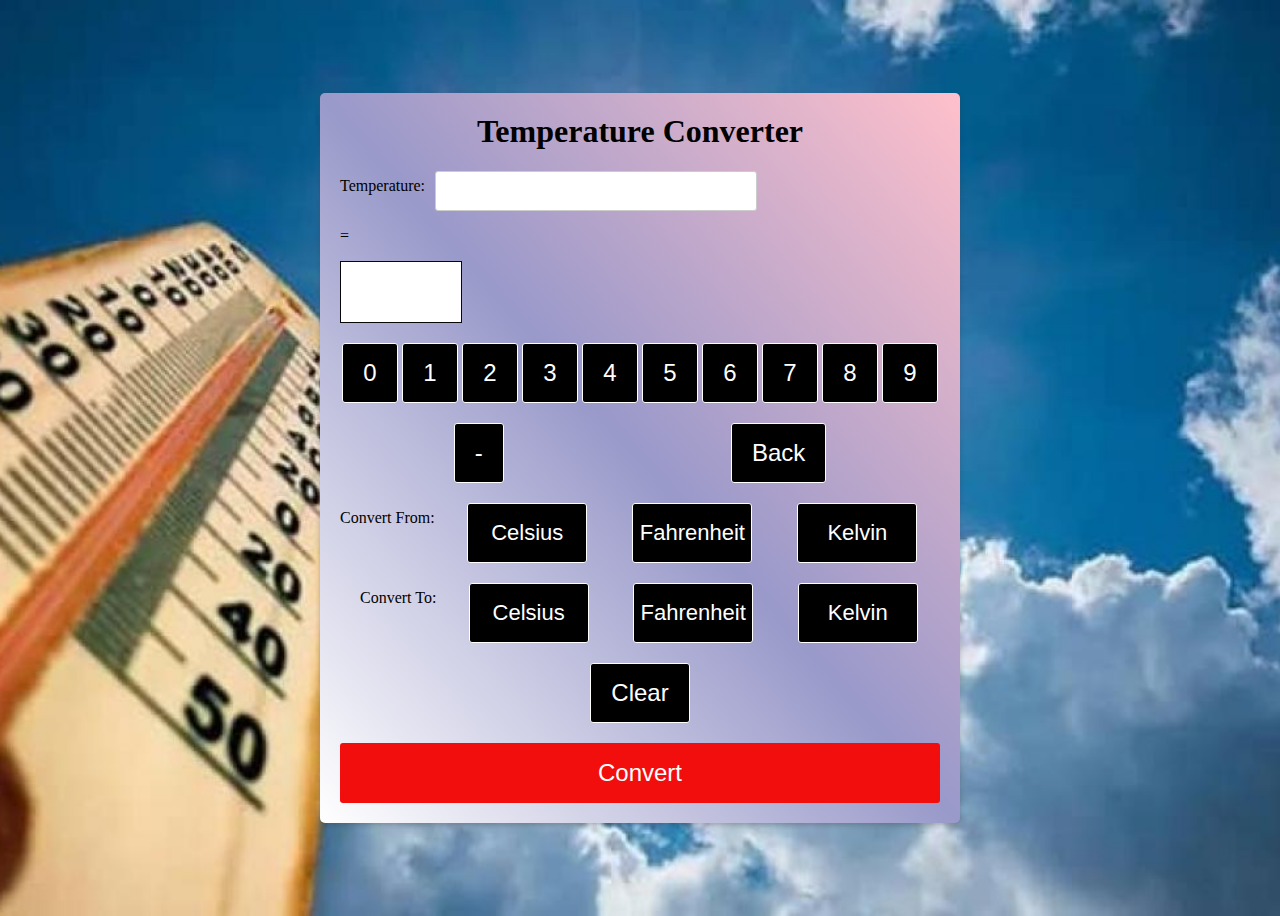
==== Task 3 -TemperatureConverter/TempConcerter.html @ 0486d2f5 ""Task 3-Temperature converter"" ====
<!DOCTYPE html>
<html>
  <head>
    <script src="https://code.jquery.com/jquery-3.6.0.min.js"></script>
    <link href="Cal.css" rel="stylesheet">
    <meta charset="UTF-8">
    <title>Temperature Converter</title>
    
  </head>
  <body>
    <div class="container">
      <h1>Temperature Converter</h1>
      <form id="converter">
        <div class="input-container">
          <label for="temp">Temperature:</label>
          <input type="number" id="temp" name="temp" required>
        </div><p>=</p>
       
        <div id="result"></div>

        <div class="button-container">
          <button type="button" class="num-button">0</button>
          <button type="button" class="num-button">1</button>
          <button type="button" class="num-button">2</button>
          <button type="button" class="num-button">3</button>
          <button type="button" class="num-button">4</button>
          <button type="button" class="num-button">5</button>
          <button type="button" class="num-button">6</button>
          <button type="button" class="num-button">7</button>
          <button type="button" class="num-button">8</button>
          <button type="button" class="num-button">9</button>
          <button type="button" class="num-button">-</button>
          <button type="button" class="num-button">Back</button>
        </div>

        <div class="convert-from-container">
          <label>Convert From:</label>
          <button type="button" class="unit-button">Celsius</button>
          <button type="button" class="unit-button">Fahrenheit</button>
          <button type="button" class="unit-button">Kelvin</button>
        </div>
        
        <div class="convert-to-container">
          <label>Convert To:</label>
          <button type="button" class="unit-button">Celsius</button>
          <button type="button" class="unit-button">Fahrenheit</button>
          <button type="button" class="unit-button">Kelvin</button>
        </div>
          
          <button type="button" class="clear-button">Clear</button>
        
        <button type="submit" class="convert-button">Convert</button>
      </form>
    </div>
    
    <script src="cal.js"></script>
  </body>
</html>
<style>

</style>
---- Task 3 -TemperatureConverter/Cal.css ----
body {
    display: flex;
    justify-content: center;
    align-items: center;
    height: 100vh;
    background-image: url("pics/d.jpg");
    background-size: cover;
    background-position: center;
  
  }
  
  .container {
    max-width: 600px;
    margin: 0 auto;
    padding: 20px;
    background-color: #fff;
    border-radius: 5px;
    box-shadow: 0 2px 5px rgba(63, 56, 56, 0.3);
    background-image: linear-gradient(to bottom left, pink,rgb(153, 153, 202), white);
  }
      
      h1 {
        text-align: center;
        margin-top: 0;
      }
      
      label {
        display: block;
        margin-bottom: 10px;
      }
      
      input[type="number"] {
        width: 50%;
        padding: 10px;
        border: 1px solid #ccc;
        border-radius: 3px;
        font-size: 16px;
      }

      .input-container {
        display: flex;
        align-items: center;
      }
      
      .input-container input[type="number"],
      .input-container p {
        margin: 0 10px;
      }
      
      #result {
        width: 100px;
        height: 40px;
        background-color: #fff;
        border: 1px solid rgb(8, 8, 8);
        padding: 10px;
        text-align: center;
        font-size: 18px;
      }
      
      select {
        width: 100%;
        padding: 10px;
        border: 1px solid #ccc;
        border-radius: 3px;
        font-size: 16px;
      }
      
      button {
        display: block;
        margin: 20px auto 0;
        padding: 10px 20px;
        background-color: #000000;
        color: #fff;
        border: none;
        border-radius: 3px;
        font-size: 16px;
        cursor: pointer;
      }
   
      

      .button-container {
          display: flex;
          flex-wrap: wrap;
        }
      
        .unit-button {
          display: flex;
          align-items: center;
          justify-content: center;
          width: 120px;
          height: 60px;
          font-size: 24px;
          border: 1px solid #fff;
          background-color: rgb(7, 7, 7);
          cursor: pointer;
        }
      
        .unit-button:hover {
          background-color: #2ecc71;
        }
      
        .unit-button:active {
          background-color: #2ecc71;
        }
      
        .num-button,
        .unit-button,
        .clear-button {
          height: 60px;
          font-size: 24px;
          border: 1px solid rgb(255, 255, 255);
          background-color: rgb(0, 0, 0);
        }
      
        .convert-from-container,
        .convert-to-container {
          display: flex;
          flex-wrap: wrap;
          align-items: center;
          justify-content: center;
      
        }
      
       .convert-to-container {padding-left: 20px;}
      
      
      .num-button:hover,
      .clear-button:hover {
        background-color: #ffffff;
        border: 1px solid rgb(0, 0, 0);
        color: black;
        filter: blur(80%);
      }
      
   
      .clear-button:hover,
      .clear-button:active {
        background-color: rgb(247, 203, 11);
      }
      
      .convert-button:hover
      {
        background-color: #8b162f;
        color: #000000;
      }

      .convert-from-container .unit-button.active,
      .convert-to-container .unit-button.active {
      background-color: #1bc031;
      color: #000000;
}
      
      .convert-button {
        display: block;
        width: 100%;
        height: 60px;
        font-size: 24px;
        background-color:rgb(243, 14, 14);
        color: #fff;
        border:1px;
      }
      
      .convert-from-container,
      .convert-to-container {
        display: flex;
        align-items: center
      ;
      }
      
      .convert-from-container label,
      .convert-to-container label {
      margin-right: 10px;
      }
      
      .convert-from-container button,
      .convert-to-container button {
      height: 60px;
      font-size: 22px;
      background-color: rgb(0, 0, 0);
      border: 1px solid #ffffff;
      color: #ffffff;
      cursor: pointer;
      
      }
      
      .convert-from-container button:hover,
      .convert-to-container button:hover {
      background-color:  #ffffff;
      border: 1px solid rgb(0, 0, 0);
      color: black;
      }
      
      .convert-from-container button:active,
      .convert-to-container button:active {
      background-color:  #2ecc71;
      }
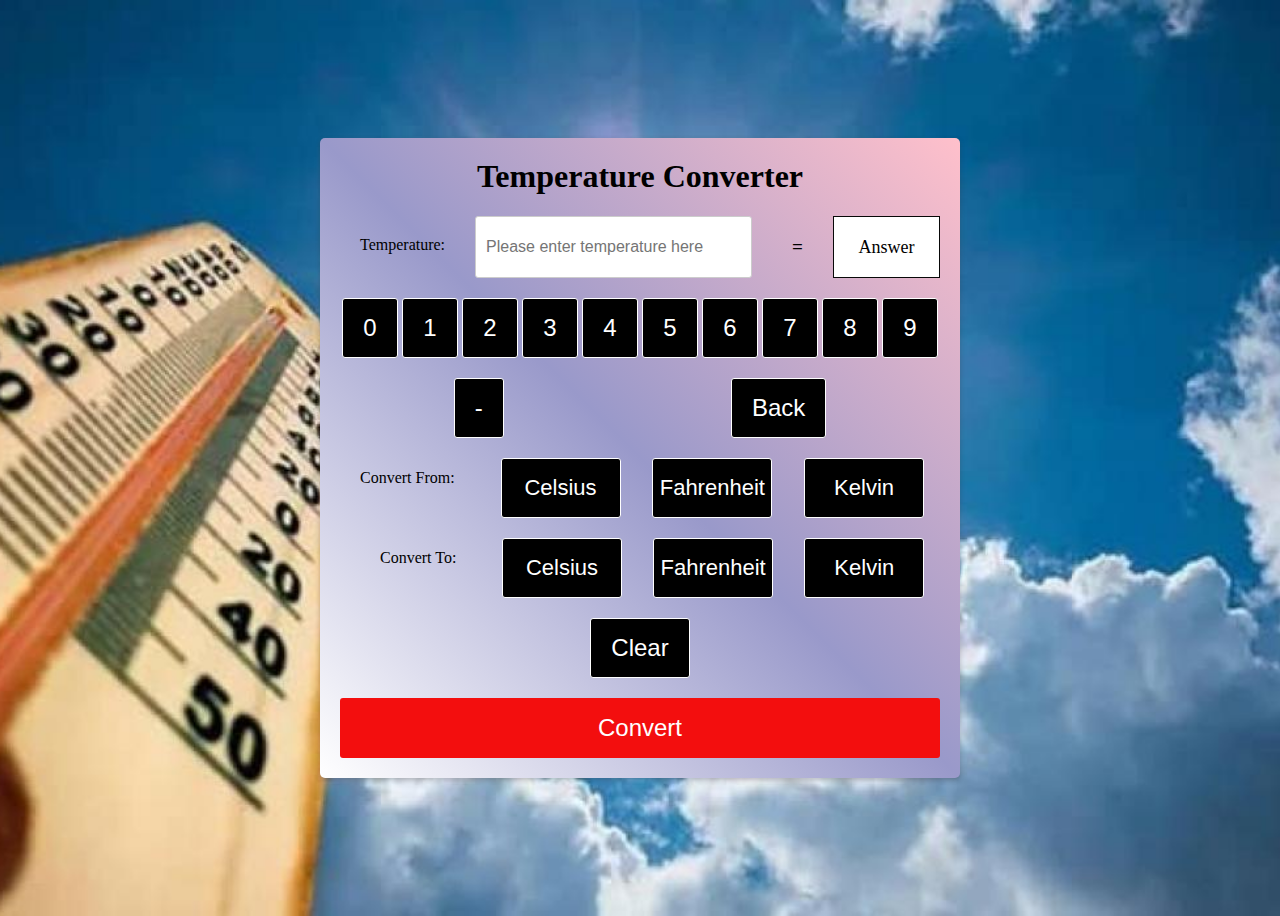
==== commit 277b22c4: "Convert buttons functionality and alignment" ====
--- a/Task 3 -TemperatureConverter/TempConcerter.html
+++ b/Task 3 -TemperatureConverter/TempConcerter.html
@@ -13,10 +13,11 @@
       <form id="converter">
         <div class="input-container">
           <label for="temp">Temperature:</label>
-          <input type="number" id="temp" name="temp" required>
-        </div><p>=</p>
+          <input type="number" id="temp" name="temp" placeholder="Please enter temperature here" required>
+          <p>=</p>
        
-        <div id="result"></div>
+          <div id="result">Answer</div>
+        </div>
 
         <div class="button-container">
           <button type="button" class="num-button">0</button>
@@ -52,6 +53,13 @@
         <button type="submit" class="convert-button">Convert</button>
       </form>
     </div>
+
+    <div id="popup">
+      <div id="popup-content">
+        <span class="close">&times;</span>
+        <p>Please select both 'from' and 'to' temperature units before converting.</p>
+      </div>
+    </div>
     
     <script src="cal.js"></script>
   </body>
--- a/Task 3 -TemperatureConverter/Cal.css
+++ b/Task 3 -TemperatureConverter/Cal.css
@@ -19,37 +19,42 @@
     background-image: linear-gradient(to bottom left, pink,rgb(153, 153, 202), white);
   }
       
-      h1 {
-        text-align: center;
-        margin-top: 0;
-      }
-      
-      label {
-        display: block;
-        margin-bottom: 10px;
-      }
-      
-      input[type="number"] {
+  h1 {
+      text-align: center;
+       margin-top: 0;
+    }
+      
+  label {
+      display: block;
+      padding: 20px
+    }
+      
+      .input-container {
+        display: flex;
+        justify-content: center;
+      }
+      
+      .input-container input[type="number"] {
+        margin: 0 10px;
         width: 50%;
         padding: 10px;
         border: 1px solid #ccc;
         border-radius: 3px;
         font-size: 16px;
       }
-
-      .input-container {
+      
+      .input-container p {
+        margin: 0 10px;
+        padding: 20px;
+        font-size: larger;
+        font-weight: bolder;
+      }
+      
+      #result {
         display: flex;
         align-items: center;
-      }
-      
-      .input-container input[type="number"],
-      .input-container p {
-        margin: 0 10px;
-      }
-      
-      #result {
+        justify-content: center;
         width: 100px;
-        height: 40px;
         background-color: #fff;
         border: 1px solid rgb(8, 8, 8);
         padding: 10px;
@@ -142,7 +147,6 @@
       .convert-button:hover
       {
         background-color: #8b162f;
-        color: #000000;
       }
 
       .convert-from-container .unit-button.active,
@@ -195,4 +199,38 @@
       .convert-to-container button:active {
       background-color:  #2ecc71;
       }
+
+      #popup {
+        display: none;
+        position: fixed;
+        justify-content: center;
+        z-index: 1;
+        width: 30%;
+        overflow: auto;
+       
+      }
+      
+
+      #popup-content {
+        background-color: white;
+        margin: 15% auto;
+        padding: 20px;
+        border: 1px solid #888;
+        width: 80%;
+        border: 5px solid red;
+      }
+      
+      .close {
+        float: right;
+        font-size: 35px;
+        font-weight: bold;
+        cursor: pointer;
+        color: #8b162f;
+
+      }
+      
+      .close:hover {
+        color: #000;
+      }
+      
       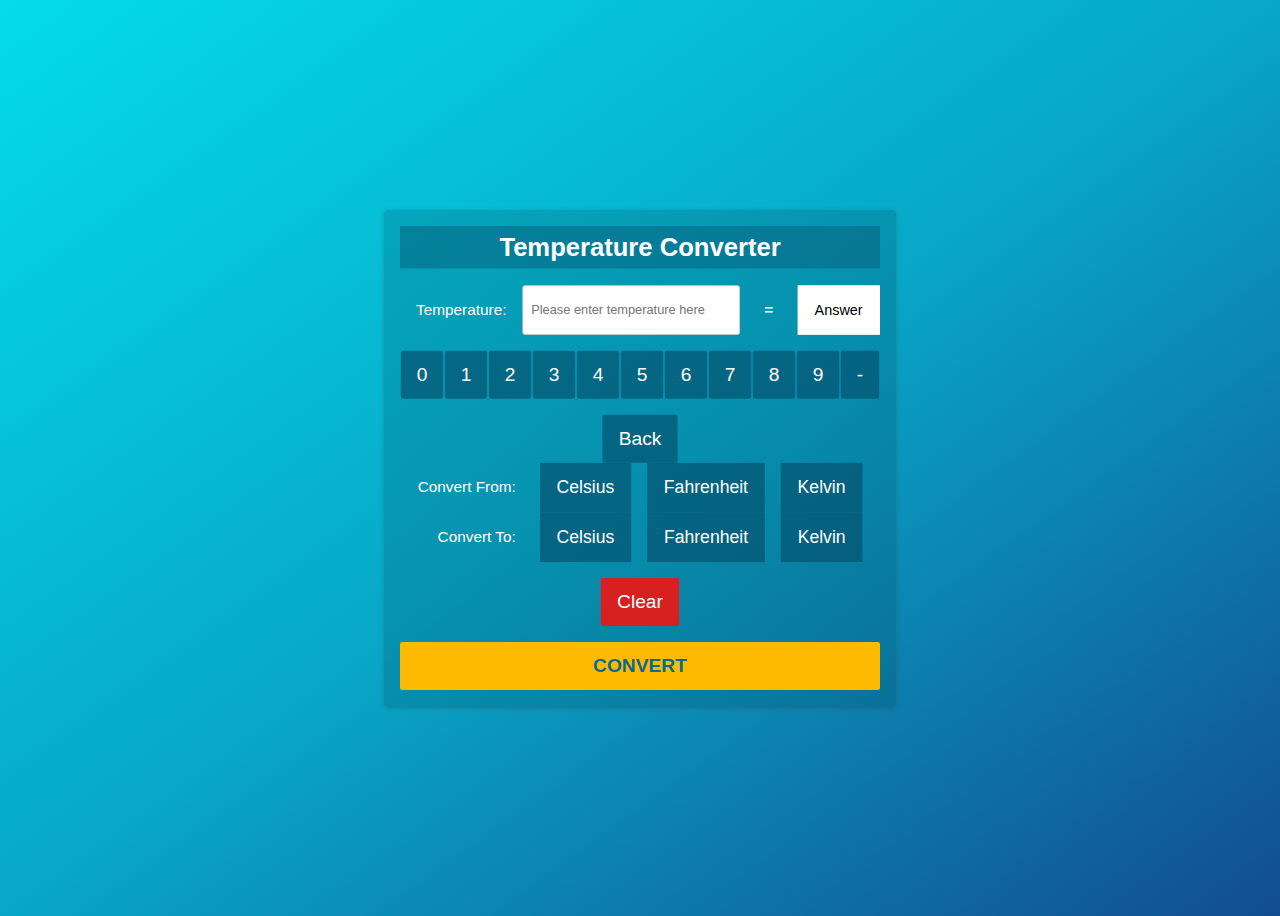
==== commit 73b90dea: "radio" ====
--- a/Task 3 -TemperatureConverter/TempConcerter.html
+++ b/Task 3 -TemperatureConverter/TempConcerter.html
@@ -36,16 +36,20 @@
 
         <div class="convert-from-container">
           <label>Convert From:</label>
-          <button type="button" class="unit-button">Celsius</button>
-          <button type="button" class="unit-button">Fahrenheit</button>
-          <button type="button" class="unit-button">Kelvin</button>
+          <div class="radio-group">
+            <label><input type="radio" name="unit-from" value="celsius">Celsius</label>
+            <label><input type="radio" name="unit-from" value="fahrenheit">Fahrenheit</label>
+            <label><input type="radio" name="unit-from" value="kelvin">Kelvin</label>
+          </div>
         </div>
         
         <div class="convert-to-container">
           <label>Convert To:</label>
-          <button type="button" class="unit-button">Celsius</button>
-          <button type="button" class="unit-button">Fahrenheit</button>
-          <button type="button" class="unit-button">Kelvin</button>
+          <div class="radio-group">
+            <label><input type="radio" name="unit-to" value="celsius">Celsius</label>
+            <label><input type="radio" name="unit-to" value="fahrenheit">Fahrenheit</label>
+            <label><input type="radio" name="unit-to" value="kelvin">Kelvin</label>
+          </div>
         </div>
           
           <button type="button" class="clear-button">Clear</button>
--- a/Task 3 -TemperatureConverter/Cal.css
+++ b/Task 3 -TemperatureConverter/Cal.css
@@ -1,236 +1,232 @@
 body {
-    display: flex;
-    justify-content: center;
-    align-items: center;
-    height: 100vh;
-    background-image: url("pics/d.jpg");
-    background-size: cover;
-    background-position: center;
-  
-  }
-  
-  .container {
-    max-width: 600px;
-    margin: 0 auto;
-    padding: 20px;
-    background-color: #fff;
-    border-radius: 5px;
-    box-shadow: 0 2px 5px rgba(63, 56, 56, 0.3);
-    background-image: linear-gradient(to bottom left, pink,rgb(153, 153, 202), white);
-  }
-      
-  h1 {
-      text-align: center;
-       margin-top: 0;
-    }
-      
-  label {
-      display: block;
-      padding: 20px
-    }
-      
-      .input-container {
-        display: flex;
-        justify-content: center;
-      }
-      
-      .input-container input[type="number"] {
-        margin: 0 10px;
-        width: 50%;
-        padding: 10px;
-        border: 1px solid #ccc;
-        border-radius: 3px;
-        font-size: 16px;
-      }
-      
-      .input-container p {
-        margin: 0 10px;
-        padding: 20px;
-        font-size: larger;
-        font-weight: bolder;
-      }
-      
-      #result {
-        display: flex;
-        align-items: center;
-        justify-content: center;
-        width: 100px;
-        background-color: #fff;
-        border: 1px solid rgb(8, 8, 8);
-        padding: 10px;
-        text-align: center;
-        font-size: 18px;
-      }
-      
-      select {
-        width: 100%;
-        padding: 10px;
-        border: 1px solid #ccc;
-        border-radius: 3px;
-        font-size: 16px;
-      }
-      
-      button {
-        display: block;
-        margin: 20px auto 0;
-        padding: 10px 20px;
-        background-color: #000000;
-        color: #fff;
-        border: none;
-        border-radius: 3px;
-        font-size: 16px;
-        cursor: pointer;
-      }
-   
-      
-
-      .button-container {
-          display: flex;
-          flex-wrap: wrap;
-        }
-      
-        .unit-button {
-          display: flex;
-          align-items: center;
-          justify-content: center;
-          width: 120px;
-          height: 60px;
-          font-size: 24px;
-          border: 1px solid #fff;
-          background-color: rgb(7, 7, 7);
-          cursor: pointer;
-        }
-      
-        .unit-button:hover {
-          background-color: #2ecc71;
-        }
-      
-        .unit-button:active {
-          background-color: #2ecc71;
-        }
-      
-        .num-button,
-        .unit-button,
-        .clear-button {
-          height: 60px;
-          font-size: 24px;
-          border: 1px solid rgb(255, 255, 255);
-          background-color: rgb(0, 0, 0);
-        }
-      
-        .convert-from-container,
-        .convert-to-container {
-          display: flex;
-          flex-wrap: wrap;
-          align-items: center;
-          justify-content: center;
-      
-        }
-      
-       .convert-to-container {padding-left: 20px;}
-      
-      
-      .num-button:hover,
-      .clear-button:hover {
-        background-color: #ffffff;
-        border: 1px solid rgb(0, 0, 0);
-        color: black;
-        filter: blur(80%);
-      }
-      
-   
-      .clear-button:hover,
-      .clear-button:active {
-        background-color: rgb(247, 203, 11);
-      }
-      
-      .convert-button:hover
-      {
-        background-color: #8b162f;
-      }
-
-      .convert-from-container .unit-button.active,
-      .convert-to-container .unit-button.active {
-      background-color: #1bc031;
-      color: #000000;
-}
-      
-      .convert-button {
-        display: block;
-        width: 100%;
-        height: 60px;
-        font-size: 24px;
-        background-color:rgb(243, 14, 14);
-        color: #fff;
-        border:1px;
-      }
-      
-      .convert-from-container,
-      .convert-to-container {
-        display: flex;
-        align-items: center
-      ;
-      }
-      
-      .convert-from-container label,
-      .convert-to-container label {
-      margin-right: 10px;
-      }
-      
-      .convert-from-container button,
-      .convert-to-container button {
-      height: 60px;
-      font-size: 22px;
-      background-color: rgb(0, 0, 0);
-      border: 1px solid #ffffff;
-      color: #ffffff;
-      cursor: pointer;
-      
-      }
-      
-      .convert-from-container button:hover,
-      .convert-to-container button:hover {
-      background-color:  #ffffff;
-      border: 1px solid rgb(0, 0, 0);
-      color: black;
-      }
-      
-      .convert-from-container button:active,
-      .convert-to-container button:active {
-      background-color:  #2ecc71;
-      }
-
-      #popup {
-        display: none;
-        position: fixed;
-        justify-content: center;
-        z-index: 1;
-        width: 30%;
-        overflow: auto;
-       
-      }
-      
-
-      #popup-content {
-        background-color: white;
-        margin: 15% auto;
-        padding: 20px;
-        border: 1px solid #888;
-        width: 80%;
-        border: 5px solid red;
-      }
-      
-      .close {
-        float: right;
-        font-size: 35px;
-        font-weight: bold;
-        cursor: pointer;
-        color: #8b162f;
-
-      }
-      
-      .close:hover {
-        color: #000;
-      }
-      
-      +  display: flex;
+  justify-content: center;
+  align-items: center;
+  height: 100vh;
+  background-image: url("pics/d.jpg");
+  background-size: cover;
+  background-position: center;
+  background-image: linear-gradient(to bottom right, #04dce9, #08a7c7, #124d8f);
+  font-family: 'Roboto Condensed', sans-serif;
+  color: white;
+  overflow: hidden;
+}
+
+.container {
+  transform: scale(0.80);
+  max-width: 600px;
+  margin: 0 auto;
+  padding: 20px;
+  border-radius: 5px;
+  box-shadow: 0 2px 5px rgba(63, 56, 56, 0.3);
+  background-image: linear-gradient(to bottom right, rgb(2, 128, 151, .4), rgb(6, 97, 125, .4))
+}
+
+h1 {
+  text-align: center;
+  margin-top: 0;
+  background: rgba(5, 94, 124, .5);
+  padding-top: 8px;
+  padding-bottom: 8px;
+}
+
+label {
+  display: block;
+  padding: 20px;
+  font-size: larger;
+}
+
+.input-container {
+  display: flex;
+  justify-content: center;
+}
+
+.input-container input[type="number"] {
+  width: 50%;
+  padding: 10px;
+  border: 1px solid #ccc;
+  border-radius: 3px;
+  font-size: 16px;
+}
+
+.input-container p {
+  margin: 0 10px;
+  padding: 20px;
+  font-size: larger;
+  font-weight: bolder;
+}
+
+#result {
+  display: flex;
+  align-items: center;
+  justify-content: center;
+  width: 100px;
+  background-color: white;
+  padding: 10px;
+  text-align: center;
+  font-size: 18px;
+  color: black;
+}
+
+select {
+  width: 100%;
+  padding: 10px;
+  border: 1px solid #ccc;
+  border-radius: 3px;
+  font-size: 16px;
+}
+
+button {
+  display: block;
+  margin: 20px auto 0;
+  padding: 10px 20px;
+  background-color: #000000;
+  color: #fff;
+  border: none;
+  border-radius: 3px;
+  font-size: 16px;
+  cursor: pointer;
+
+}
+
+
+.button-container {
+  display: flex;
+  flex-wrap: wrap;
+}
+
+
+.num-button
+{
+  height: 60px;
+  font-size: 24px;
+  background-color: rgba(4, 83, 113, .7);
+}
+
+.clear-button {
+  height: 60px;
+  font-size: 24px;
+  background-color: #d72020;
+}
+
+.convert-from-container,
+.convert-to-container {
+  display: flex;
+  flex-wrap: wrap;
+  align-items: center;
+  justify-content: center;
+
+}
+
+.convert-to-container {
+  padding-left: 25px;
+}
+
+
+.num-button:hover {
+  filter: blur(80%);
+  color: #086a8f;
+  background-color: #f8a500;
+}
+
+.clear-button:hover,
+.clear-button:active {
+  background-color: #e46a6a;
+  color: #a80606;
+}
+
+.convert-button:hover {
+  color: #086a8f;
+  background-color: #eba71a;
+}
+
+
+.convert-button {
+  display: block;
+  width: 100%;
+  height: 60px;
+  font-size: 24px;
+  background-color: #feba00;
+  border: 1px;
+  color: #086a8f;
+  font-weight: 700;
+  text-transform: uppercase;
+}
+
+.convert-from-container,
+.convert-to-container {
+  display: flex;
+  align-items: center;
+}
+
+.convert-from-container label,
+.convert-to-container label {
+  margin-right: 10px;
+}
+
+
+.radio-group input{
+  display: none;
+}
+
+.radio-group {
+  display: flex;
+  flex-wrap: wrap;
+  justify-content: center;
+  align-items: center;
+}
+
+.radio-group label {
+  display: flex;
+  align-items: center;
+  justify-content: center;
+  margin-right: 20px;
+  height: 60px;
+  font-size: 22px;
+  color: #ffffff;
+  cursor: pointer;
+  background-color: rgba(4, 83, 113, .7);
+  border: 1px solid transparent;
+  padding: 0 20px;
+}
+
+.radio-group label:hover {
+  color: #086a8f;
+  background-color: #f8a500;
+  border: 1px solid #f8a500;
+}
+
+
+#popup {
+  display: none;
+  position: fixed;
+  justify-content: center;
+  z-index: 1;
+  width: 30%;
+  overflow: auto;
+
+}
+
+
+#popup-content {
+  background-color: white;
+  margin: 15% auto;
+  padding: 20px;
+  border: 1px solid #888;
+  width: 80%;
+  border: 5px solid red;
+  color: #000;
+}
+
+.close {
+  float: right;
+  font-size: 35px;
+  font-weight: bold;
+  cursor: pointer;
+  color: #8b162f;
+
+}
+
+.close:hover {
+  color: #000;
+}